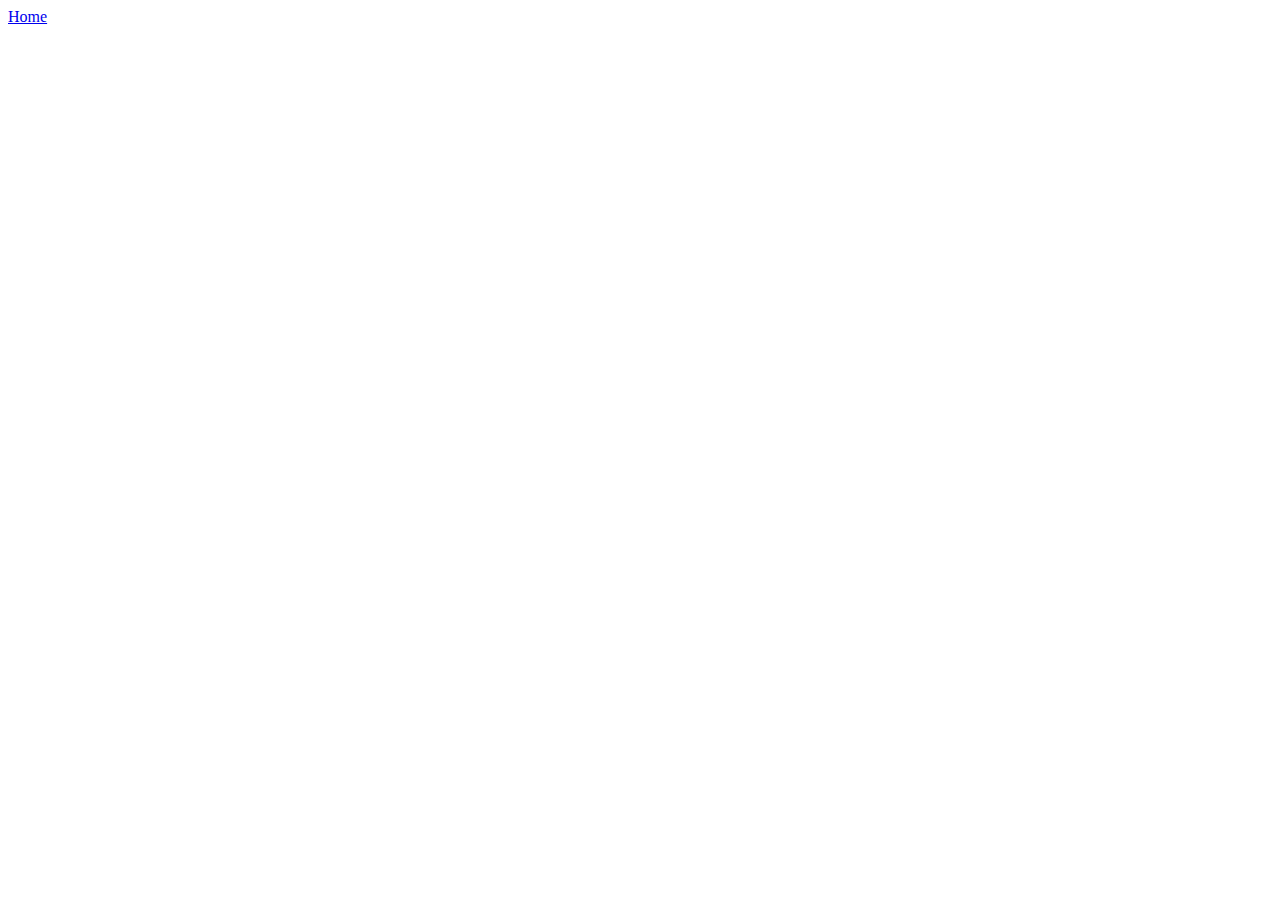
==== pages/index.html @ a0e641b9 "feat: home adicionando header" ====
<!DOCTYPE html>
<html lang="en">
<head>
  <meta charset="UTF-8">
  <meta http-equiv="X-UA-Compatible" content="IE=edge">
  <meta name="viewport" content="width=device-width, initial-scale=1.0">
  <title>Rentify</title>
</head>
<body>
  <a href="./home.html">Home</a>
</body>
</html>
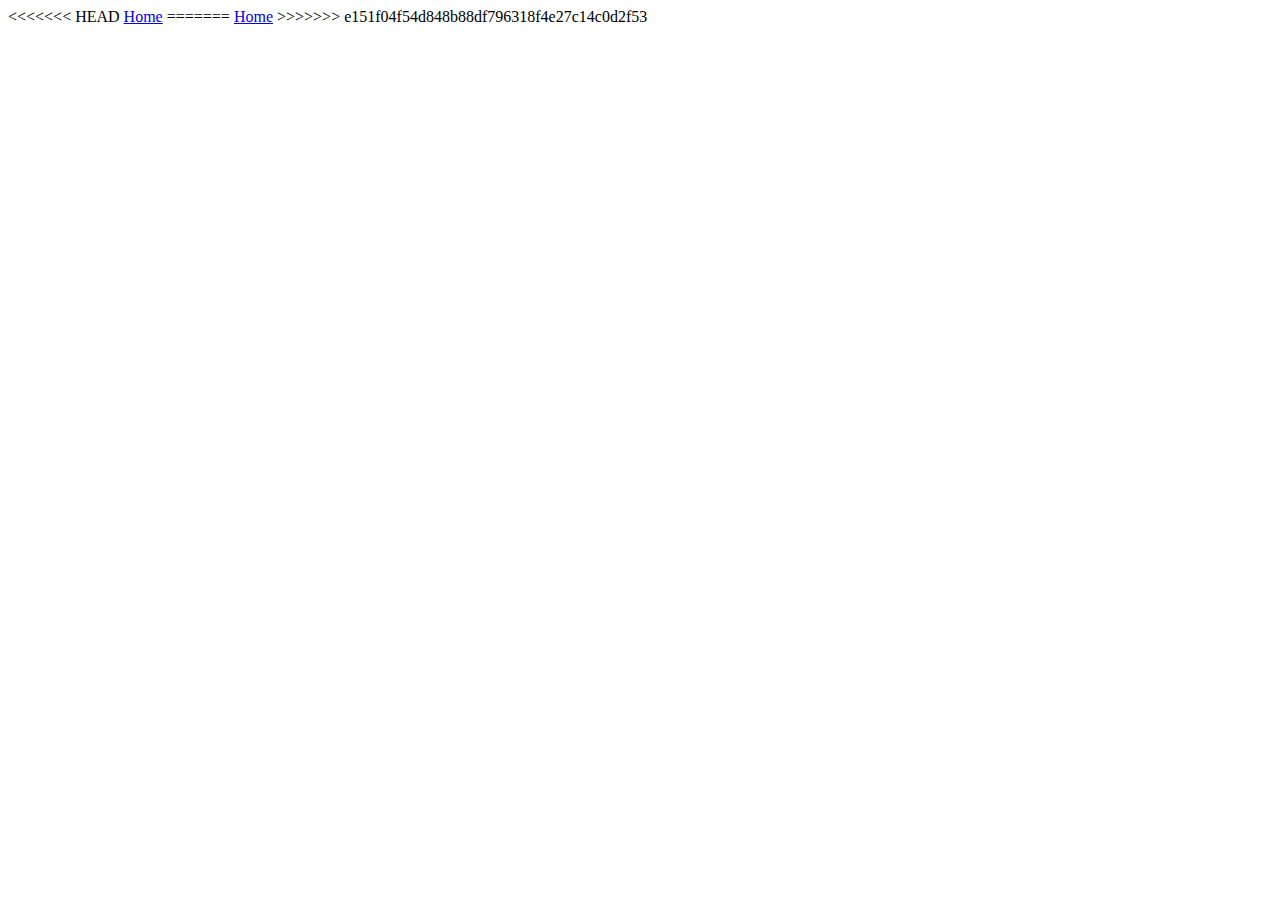
==== commit 97f8fe23: "Merge branch 'main' of https://github.com/Douglas-cpr/rentify" ====
--- a/pages/index.html
+++ b/pages/index.html
@@ -1,4 +1,5 @@
 <!DOCTYPE html>
+<<<<<<< HEAD
 <html lang="en">
 <head>
   <meta charset="UTF-8">
@@ -9,4 +10,17 @@
 <body>
   <a href="./home.html">Home</a>
 </body>
-</html>+</html>
+=======
+<html lang="pt-br">
+  <head>
+    <meta charset="UTF-8" />
+    <meta http-equiv="X-UA-Compatible" content="IE=edge" />
+    <meta name="viewport" content="width=device-width, initial-scale=1.0" />
+    <title>Rentify</title>
+  </head>
+  <body>
+    <a href="./home.html">Home</a>
+  </body>
+</html>
+>>>>>>> e151f04f54d848b88df796318f4e27c14c0d2f53
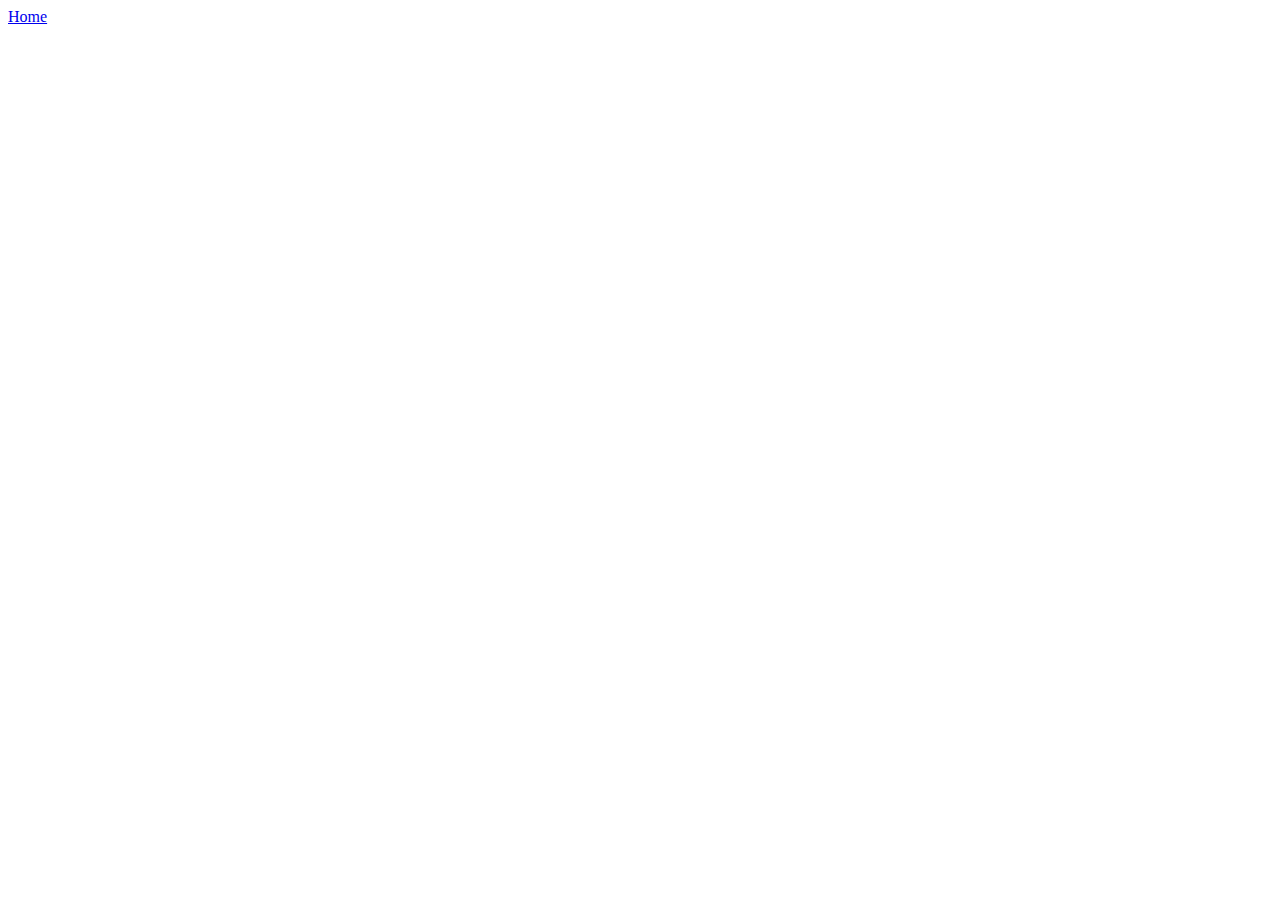
==== commit d5971bb8: "feat: transformando header em reusable component" ====
--- a/pages/index.html
+++ b/pages/index.html
@@ -1,17 +1,4 @@
 <!DOCTYPE html>
-<<<<<<< HEAD
-<html lang="en">
-<head>
-  <meta charset="UTF-8">
-  <meta http-equiv="X-UA-Compatible" content="IE=edge">
-  <meta name="viewport" content="width=device-width, initial-scale=1.0">
-  <title>Rentify</title>
-</head>
-<body>
-  <a href="./home.html">Home</a>
-</body>
-</html>
-=======
 <html lang="pt-br">
   <head>
     <meta charset="UTF-8" />
@@ -23,4 +10,3 @@
     <a href="./home.html">Home</a>
   </body>
 </html>
->>>>>>> e151f04f54d848b88df796318f4e27c14c0d2f53
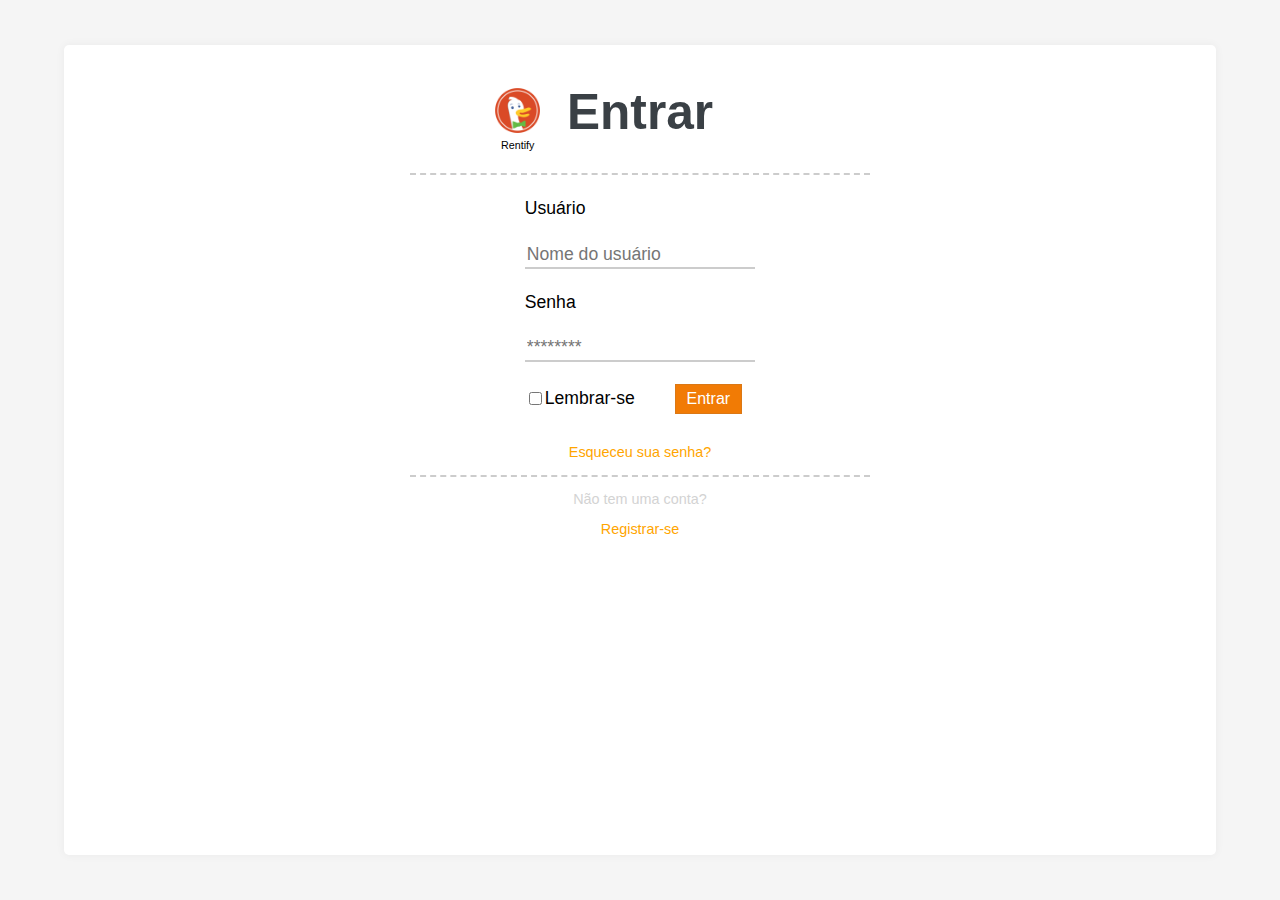
==== commit 6094b839: "feat: skeleton imovel selecionado" ====
--- a/pages/index.html
+++ b/pages/index.html
@@ -1,12 +1,64 @@
 <!DOCTYPE html>
-<html lang="pt-br">
-  <head>
-    <meta charset="UTF-8" />
-    <meta http-equiv="X-UA-Compatible" content="IE=edge" />
-    <meta name="viewport" content="width=device-width, initial-scale=1.0" />
-    <title>Rentify</title>
-  </head>
-  <body>
-    <a href="./home.html">Home</a>
-  </body>
-</html>
+<head>
+    <meta charset="UTF-8">
+    <meta http-equiv="X-UA-Compatible" content="IE=edge">
+    <meta name="viewport" content="width=device-width, initial-scale=1.0">
+    <link rel="stylesheet" href="../styles/entrar.css">
+</head>
+<body>
+    <section class="corpo">
+    <div class="entrar">
+        <div class="pato">
+            <img src="../assets/imgs/logo-md.png">
+            <p>Rentify</p>
+        </div>
+        <div class="txt-entrar">
+            <h1>Entrar</h1>
+        </div>
+    </div>
+    
+    <hr class="linha">
+    <div class="login">
+        <div class="input-regiao">
+            <p>Usuário</p>
+            <input type="text" placeholder="Nome do usuário">
+            <hr class="linha">
+        
+            <p>Senha</p>
+            <input type="password" placeholder="********">
+            <hr class="linha">
+        </div>
+    </div>
+    <div class="confirmar">
+        <div class="lembrar">
+            <div class="lemcheck">
+                <input type="checkbox" class="check">
+                <p class="Lembrar-se">Lembrar-se</p>
+            </div>    
+        </div>
+        <div class="registrar">
+            <a href="./home.html">
+                <p>Entrar</p>
+            </a>
+        </div>
+    </div>
+    <div id="esqsenha" class="esqsenha">
+        <a href="./recuperar.html">
+            <p>Esqueceu sua senha?</p>
+        </a>
+    </div>
+    <hr class="linha">
+        <div id="naotemconta" class="naotemconta">
+        <a href="#">
+            <p>Não tem uma conta?</p>
+        </a>
+    </div>
+        <div id="registrar" class="esqsenha">
+        <a href="registrar.html">
+            <p>Registrar-se</p>
+        </a>
+    </div>
+
+</section>
+</body>
+</html>--- a/styles/entrar.css
+++ b/styles/entrar.css
@@ -0,0 +1,166 @@
+
+*{
+    font-family: "Josefin Sans", sans-serif;
+}
+body{
+    background-color: rgb(245, 245, 245);
+}
+
+.corpo{
+    border-radius: 5px;
+    width: 90%;
+    height: 90%;
+    background-color: white;
+    position: absolute;
+    top: 50%;
+    left: 50%;
+    transform: translate(-50%, -50%);
+    box-shadow: 0px 0px 10px rgba(0, 0, 0, 0.05);
+}
+
+.entrar{
+    display: flex;
+    flex-direction: row;
+    margin-left: 37%;
+    margin-bottom: 2px;
+}
+
+.txt-entrar{
+    margin-top: 0.7%;
+    margin-left: 3%;
+    margin-bottom: 2px;
+}
+
+.txt-entrar h1{
+    font-family: Arial, Helvetica, sans-serif;
+    color: rgb(58, 64, 69);
+    font-size: 310%;
+    margin-bottom: 2px;
+}
+
+.pato{
+    margin-top: 5.2%;
+    display: flex;
+    flex-direction: column;
+    text-align: center;
+    margin-bottom: 10px;
+}
+.pato p{
+    font-family: Arial, Helvetica, sans-serif;
+    font-size: 67%;
+    margin-top: 3%;
+    margin-bottom: 2px;
+}
+
+.pato img{
+    width: 55px;
+    height: 55px;
+}
+
+.linha{
+    border: none;
+    border-top: 2px dashed #ccc;
+    margin: 10px auto;
+    width: 40%;
+    margin-bottom: 0.5%;
+}
+.login p{
+    margin-left: 40%;
+    margin-top: 2%;
+    font-family: Arial, Helvetica, sans-serif;
+    font-size: 110%;
+}
+.login .linha{
+    border: none;
+    border-top: 2px solid #ccc;
+    width: 20%;
+    margin-left: 40%;
+    margin-top: 1px;
+}
+
+.input-regiao input{
+    margin-top: 0.5%;
+    margin-left: 40%;
+    border: none;
+    outline: none;
+    width: 20%;
+    margin-bottom: 0px;
+    font-size: 110%;
+}
+
+.confirmar p{
+    font-family: Arial, Helvetica, sans-serif;
+    font-size: 110%;
+
+}
+.confirmar{
+    display: flex;
+    flex-direction: row;
+}
+
+.lembrar{
+    display: flex;
+    flex-direction: row;
+    width:10%;
+    margin-left: 40%;
+}
+
+.registrar{
+    display: flex;
+    flex-direction: row;
+    text-align: center;
+    align-items: center;
+    vertical-align: center;
+    margin-left: 3%;
+}
+
+.registrar p{
+    border: 1px solid rgb(219, 120, 21);
+    background-color: rgb(241, 123, 5);
+    color: white;
+    width: 100%;
+    height: 100%;
+    font-size: 100%;
+    padding: 5px;
+}
+
+a{
+    text-decoration: none;
+}
+.lemcheck{
+    display: flex;
+    flex-direction: row;
+    align-items: center;
+}
+#esqsenha{ 
+    color: orange;
+    text-decoration: none;
+    margin-left: auto;
+    text-align: center;
+    margin-top: 1em;
+    font-size:90%;
+}
+#esqsenha a {
+    color: orange;
+}
+
+#naotemconta{
+    text-decoration: none;
+    margin-left: auto;
+    text-align: center;
+    margin-top: 1em;
+    font-size:90%;
+}
+#naotemconta a {
+    color: #d3d3d3;
+}
+#registrar{
+    text-decoration: none;
+    margin-left: auto;
+    text-align: center;
+    margin-top: 1em;
+    font-size:90%;
+}
+#registrar a {
+    color: orange;
+}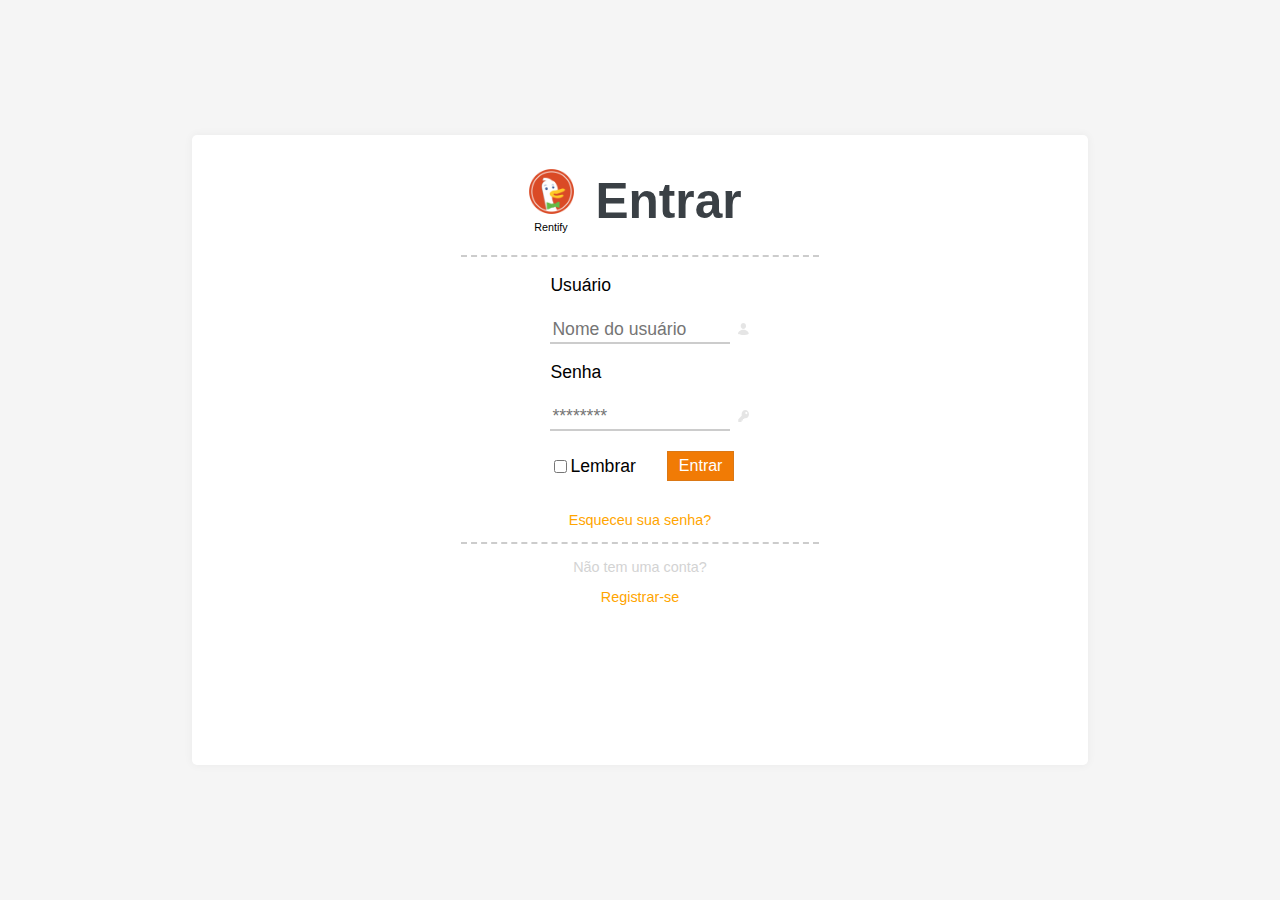
==== commit 07f2ea38: "ajustes na tela de entrar" ====
--- a/pages/index.html
+++ b/pages/index.html
@@ -1,4 +1,5 @@
 <!DOCTYPE html>
+<html>
 <head>
     <meta charset="UTF-8">
     <meta http-equiv="X-UA-Compatible" content="IE=edge">
@@ -7,58 +8,60 @@
 </head>
 <body>
     <section class="corpo">
-    <div class="entrar">
-        <div class="pato">
-            <img src="../assets/imgs/logo-md.png">
-            <p>Rentify</p>
+        <div class="entrar">
+            <div class="pato">
+                <img src="../assets/imgs/logo-md.png">
+                <p>Rentify</p>
+            </div>
+            <div class="txt-entrar">
+                <h1>Entrar</h1>
+            </div>
         </div>
-        <div class="txt-entrar">
-            <h1>Entrar</h1>
+    
+        <hr class="linha">
+        <div class="login">
+            <div class="input-regiao">
+                <p>Usuário</p>
+                <input type="text" placeholder="Nome do usuário" id="usuario">
+                <img class="img-login" src="../assets/icons/icon.svg" alt="" />
+                <hr class="linha">
+                <p>Senha</p>
+                <input type="password" placeholder="********" id="senha">
+                <img class="img-login" src="../assets/icons/Vector.svg" alt="" />
+                <hr class="linha">
+            </div>
         </div>
-    </div>
-    
-    <hr class="linha">
-    <div class="login">
-        <div class="input-regiao">
-            <p>Usuário</p>
-            <input type="text" placeholder="Nome do usuário">
-            <hr class="linha">
-        
-            <p>Senha</p>
-            <input type="password" placeholder="********">
-            <hr class="linha">
+        <div class="confirmar">
+            <div class="lembrar">
+                <div class="lemcheck">
+                    <input type="checkbox" class="check">
+                    <p class="Lembrar-se">Lembrar</p>
+                </div>    
+            </div>
+            <div class="registrar">
+                <a href="./home.html" id="entrarLink">
+                    <p>Entrar</p>
+                </a>
+            </div>
         </div>
-    </div>
-    <div class="confirmar">
-        <div class="lembrar">
-            <div class="lemcheck">
-                <input type="checkbox" class="check">
-                <p class="Lembrar-se">Lembrar-se</p>
-            </div>    
-        </div>
-        <div class="registrar">
-            <a href="./home.html">
-                <p>Entrar</p>
+        <div id="esqsenha" class="esqsenha">
+            <a href="./recuperar.html">
+                <p>Esqueceu sua senha?</p>
             </a>
         </div>
-    </div>
-    <div id="esqsenha" class="esqsenha">
-        <a href="./recuperar.html">
-            <p>Esqueceu sua senha?</p>
-        </a>
-    </div>
-    <hr class="linha">
+        <hr class="linha">
         <div id="naotemconta" class="naotemconta">
-        <a href="#">
-            <p>Não tem uma conta?</p>
-        </a>
-    </div>
+            <a href="#">
+                <p>Não tem uma conta?</p>
+            </a>
+        </div>
         <div id="registrar" class="esqsenha">
-        <a href="registrar.html">
-            <p>Registrar-se</p>
-        </a>
-    </div>
+            <a href="registrar.html">
+                <p>Registrar-se</p>
+            </a>
+        </div>
+    </section>
 
-</section>
+    <script src="../scripts/entrar.js"></script>
 </body>
 </html>--- a/styles/entrar.css
+++ b/styles/entrar.css
@@ -3,13 +3,13 @@
     font-family: "Josefin Sans", sans-serif;
 }
 body{
-    background-color: rgb(245, 245, 245);
+    background-color: #F5F5F5;
 }
 
 .corpo{
     border-radius: 5px;
-    width: 90%;
-    height: 90%;
+    width: 70%;
+    height: 70%;
     background-color: white;
     position: absolute;
     top: 50%;
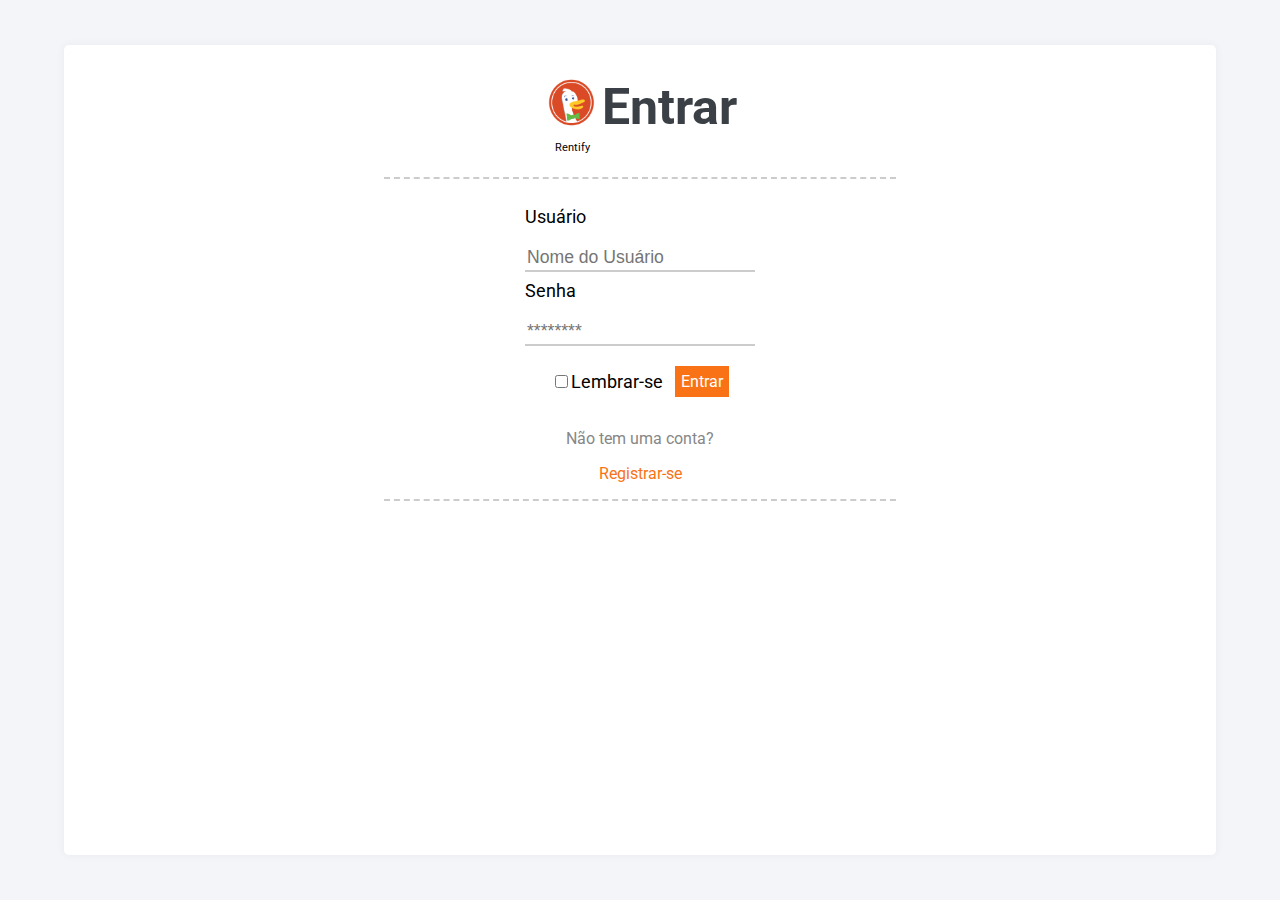
==== commit 906b95ec: "entrar responsivo" ====
--- a/pages/index.html
+++ b/pages/index.html
@@ -1,67 +1,67 @@
 <!DOCTYPE html>
 <html>
+
 <head>
     <meta charset="UTF-8">
     <meta http-equiv="X-UA-Compatible" content="IE=edge">
     <meta name="viewport" content="width=device-width, initial-scale=1.0">
+    <title>Rentify</title>
     <link rel="stylesheet" href="../styles/entrar.css">
+    <link href="https://fonts.googleapis.com/css2?family=Roboto&display=swap" rel="stylesheet">
 </head>
+
 <body>
     <section class="corpo">
         <div class="entrar">
             <div class="pato">
-                <img src="../assets/imgs/logo-md.png">
+                <img src="../assets/imgs/logo.png">
                 <p>Rentify</p>
             </div>
             <div class="txt-entrar">
                 <h1>Entrar</h1>
             </div>
         </div>
-    
         <hr class="linha">
         <div class="login">
             <div class="input-regiao">
-                <p>Usuário</p>
-                <input type="text" placeholder="Nome do usuário" id="usuario">
-                <img class="img-login" src="../assets/icons/icon.svg" alt="" />
-                <hr class="linha">
-                <p>Senha</p>
-                <input type="password" placeholder="********" id="senha">
-                <img class="img-login" src="../assets/icons/Vector.svg" alt="" />
-                <hr class="linha">
+
+                <div class="interno">
+                    <p>Usuário</p>
+                    <input type="text" placeholder="Nome do Usuário" id="usuario">
+                    <hr class="linha">
+                </div>
+
+                <div class="interno">
+                    <p>Senha</p>
+                    <input type="password" placeholder="********" id="senha">
+                    <hr class="linha">
+                </div>
+
             </div>
         </div>
         <div class="confirmar">
             <div class="lembrar">
                 <div class="lemcheck">
                     <input type="checkbox" class="check">
-                    <p class="Lembrar-se">Lembrar</p>
-                </div>    
+                    <p class="Lembrar-se">Lembrar-se</p>
+                </div>
             </div>
-            <div class="registrar">
-                <a href="./home.html" id="entrarLink">
+            <div class="entrar-home">
+                <a href="home.html" id="entrarLink">
                     <p>Entrar</p>
                 </a>
             </div>
         </div>
-        <div id="esqsenha" class="esqsenha">
-            <a href="./recuperar.html">
-                <p>Esqueceu sua senha?</p>
+        <div class="ja">
+            <p>Não tem uma conta?</p>
+            <a href="registrar.html">
+                <p class="link">Registrar-se</p>
             </a>
         </div>
         <hr class="linha">
-        <div id="naotemconta" class="naotemconta">
-            <a href="#">
-                <p>Não tem uma conta?</p>
-            </a>
-        </div>
-        <div id="registrar" class="esqsenha">
-            <a href="registrar.html">
-                <p>Registrar-se</p>
-            </a>
-        </div>
     </section>
 
     <script src="../scripts/entrar.js"></script>
 </body>
+
 </html>--- a/styles/entrar.css
+++ b/styles/entrar.css
@@ -1,15 +1,11 @@
-
-*{
-    font-family: "Josefin Sans", sans-serif;
-}
 body{
-    background-color: #F5F5F5;
+    background-color: #F3F5F8;
 }
 
 .corpo{
     border-radius: 5px;
-    width: 70%;
-    height: 70%;
+    width: 90%;
+    height: 90%;
     background-color: white;
     position: absolute;
     top: 50%;
@@ -17,113 +13,88 @@
     transform: translate(-50%, -50%);
     box-shadow: 0px 0px 10px rgba(0, 0, 0, 0.05);
 }
-
 .entrar{
     display: flex;
-    flex-direction: row;
-    margin-left: 37%;
+    flex-wrap: wrap;
+    align-items: center;
+    justify-content: center;
     margin-bottom: 2px;
 }
-
-.txt-entrar{
-    margin-top: 0.7%;
-    margin-left: 3%;
-    margin-bottom: 2px;
-}
-
 .txt-entrar h1{
-    font-family: Arial, Helvetica, sans-serif;
+    font-family: 'Roboto';
     color: rgb(58, 64, 69);
     font-size: 310%;
-    margin-bottom: 2px;
 }
-
 .pato{
-    margin-top: 5.2%;
     display: flex;
     flex-direction: column;
+    align-items: center;
     text-align: center;
-    margin-bottom: 10px;
 }
 .pato p{
-    font-family: Arial, Helvetica, sans-serif;
+    font-family: 'Roboto';
     font-size: 67%;
-    margin-top: 3%;
-    margin-bottom: 2px;
 }
-
 .pato img{
+    margin-top: 25px;
+    margin-right: 3px;
     width: 55px;
     height: 55px;
 }
-
 .linha{
     border: none;
     border-top: 2px dashed #ccc;
-    margin: 10px auto;
-    width: 40%;
-    margin-bottom: 0.5%;
+    width: 40vw;
+    margin-bottom: 2%;
 }
 .login p{
-    margin-left: 40%;
     margin-top: 2%;
-    font-family: Arial, Helvetica, sans-serif;
+    font-family: 'Roboto';
     font-size: 110%;
 }
 .login .linha{
     border: none;
     border-top: 2px solid #ccc;
-    width: 20%;
-    margin-left: 40%;
+    width: 100%;
     margin-top: 1px;
 }
-
-.input-regiao input{
+.input-regiao{
+    display: flex;
+    flex-direction: column;
+    align-items: center;
+}
+.input-regiao .interno input{
     margin-top: 0.5%;
-    margin-left: 40%;
     border: none;
     outline: none;
-    width: 20%;
+    width: 100%;
     margin-bottom: 0px;
     font-size: 110%;
 }
-
 .confirmar p{
-    font-family: Arial, Helvetica, sans-serif;
+    font-family: 'Roboto';
     font-size: 110%;
-
 }
 .confirmar{
     display: flex;
-    flex-direction: row;
+    flex-wrap: wrap;
+    justify-content: center;
 }
-
 .lembrar{
     display: flex;
     flex-direction: row;
-    width:10%;
-    margin-left: 40%;
+    margin-right: 1%;
 }
-
-.registrar{
-    display: flex;
-    flex-direction: row;
+.entrar-home{
     text-align: center;
-    align-items: center;
-    vertical-align: center;
-    margin-left: 3%;
 }
-
-.registrar p{
-    border: 1px solid rgb(219, 120, 21);
-    background-color: rgb(241, 123, 5);
+.entrar-home p{
+    border: 1px solid   #F97316;
+    background-color:   #F97316;
     color: white;
-    width: 100%;
-    height: 100%;
     font-size: 100%;
     padding: 5px;
 }
-
 a{
     text-decoration: none;
 }
@@ -132,35 +103,11 @@
     flex-direction: row;
     align-items: center;
 }
-#esqsenha{ 
-    color: orange;
-    text-decoration: none;
-    margin-left: auto;
+.ja{
     text-align: center;
-    margin-top: 1em;
-    font-size:90%;
+    font-family: 'Roboto';
+    color: #878787;
 }
-#esqsenha a {
-    color: orange;
-}
-
-#naotemconta{
-    text-decoration: none;
-    margin-left: auto;
-    text-align: center;
-    margin-top: 1em;
-    font-size:90%;
-}
-#naotemconta a {
-    color: #d3d3d3;
-}
-#registrar{
-    text-decoration: none;
-    margin-left: auto;
-    text-align: center;
-    margin-top: 1em;
-    font-size:90%;
-}
-#registrar a {
-    color: orange;
+.link{
+    color: #F97316;
 }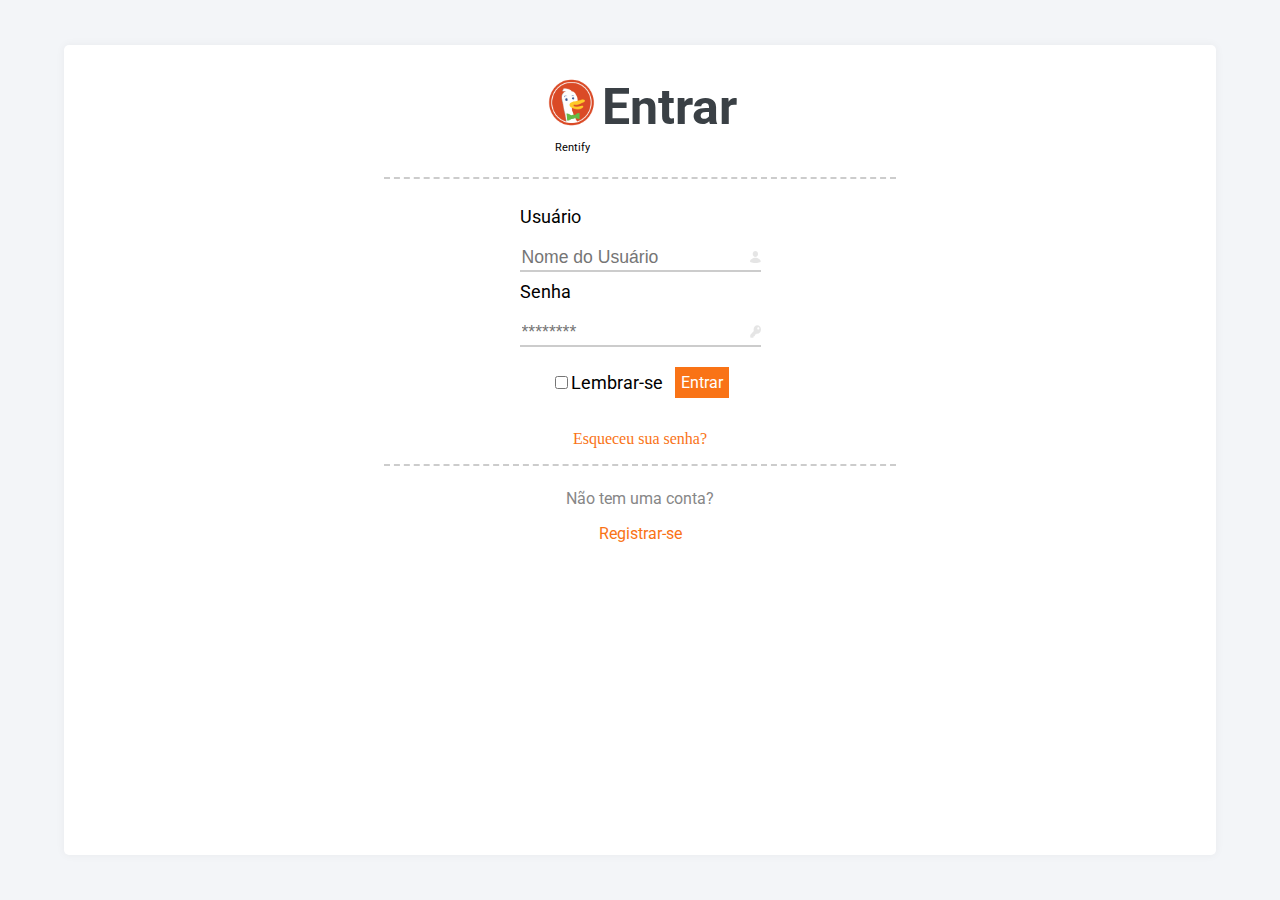
==== commit d37e91ce: "correçoes entrar" ====
--- a/pages/index.html
+++ b/pages/index.html
@@ -24,19 +24,24 @@
         <hr class="linha">
         <div class="login">
             <div class="input-regiao">
-
                 <div class="interno">
                     <p>Usuário</p>
+                <div class="img-login">
                     <input type="text" placeholder="Nome do Usuário" id="usuario">
+                    <img class="" src="../assets/icons/icon.svg" alt="" />
+                    </div>
                     <hr class="linha">
                 </div>
 
+
                 <div class="interno">
                     <p>Senha</p>
+                    <div class="img-login">
                     <input type="password" placeholder="********" id="senha">
-                    <hr class="linha">
+                    <img class="" src="../assets/icons/Vector.svg" alt="" />
                 </div>
-
+                <hr class="linha">
+                </div>
             </div>
         </div>
         <div class="confirmar">
@@ -52,13 +57,16 @@
                 </a>
             </div>
         </div>
+        <a href="recuperar.html">
+            <p class="link">Esqueceu sua senha?</p>
+        </a>
+        <hr class="linha">
         <div class="ja">
             <p>Não tem uma conta?</p>
             <a href="registrar.html">
                 <p class="link">Registrar-se</p>
             </a>
         </div>
-        <hr class="linha">
     </section>
 
     <script src="../scripts/entrar.js"></script>
--- a/styles/entrar.css
+++ b/styles/entrar.css
@@ -110,4 +110,9 @@
 }
 .link{
     color: #F97316;
-}+    text-align: center;
+}
+.img-login{
+   display: flex;
+   justify-content: space-between;
+}
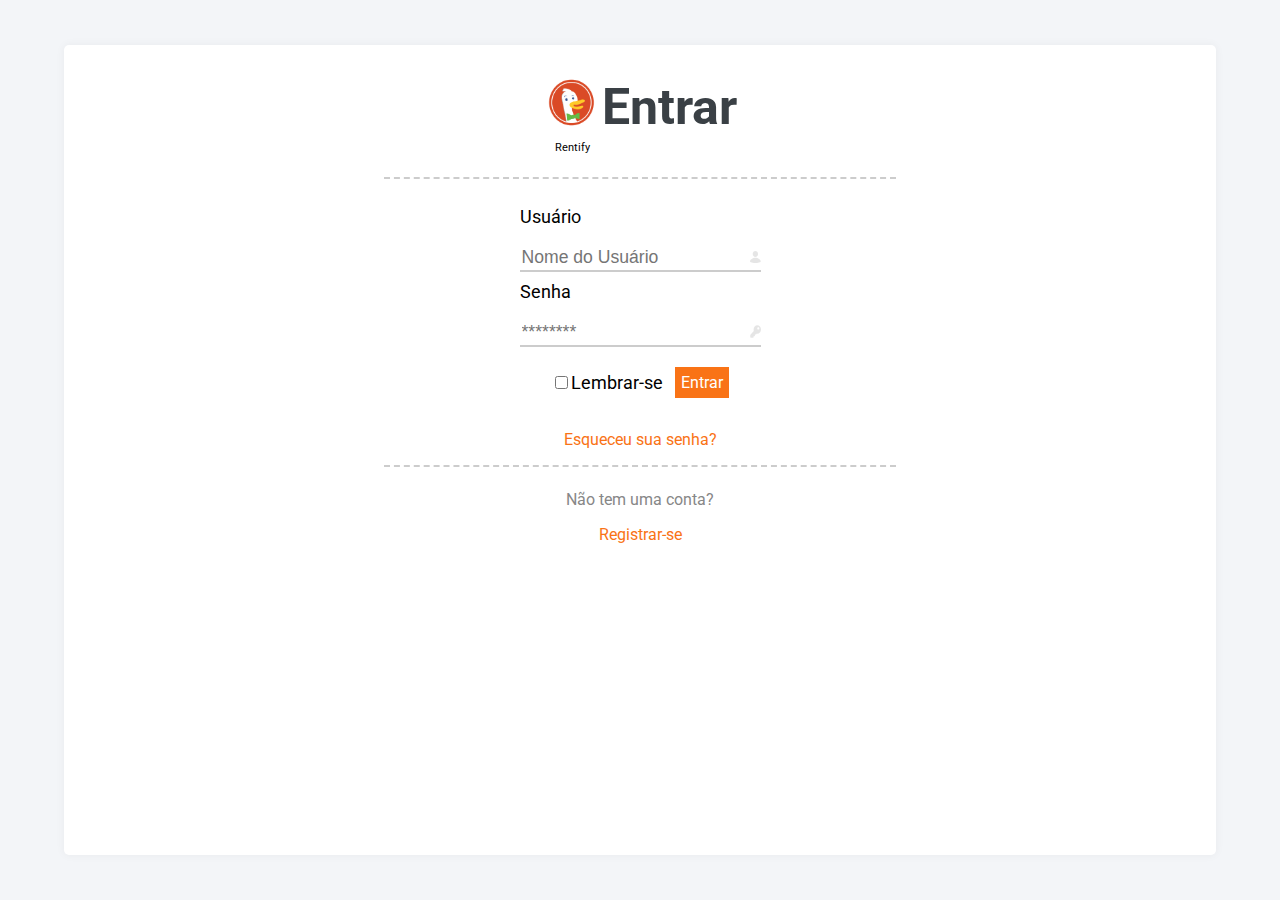
==== commit cc84834e: "aviso de confirmação no registro" ====
--- a/pages/index.html
+++ b/pages/index.html
@@ -57,7 +57,7 @@
                 </a>
             </div>
         </div>
-        <a href="recuperar.html">
+        <a class="ja" href="recuperar.html" >
             <p class="link">Esqueceu sua senha?</p>
         </a>
         <hr class="linha">
